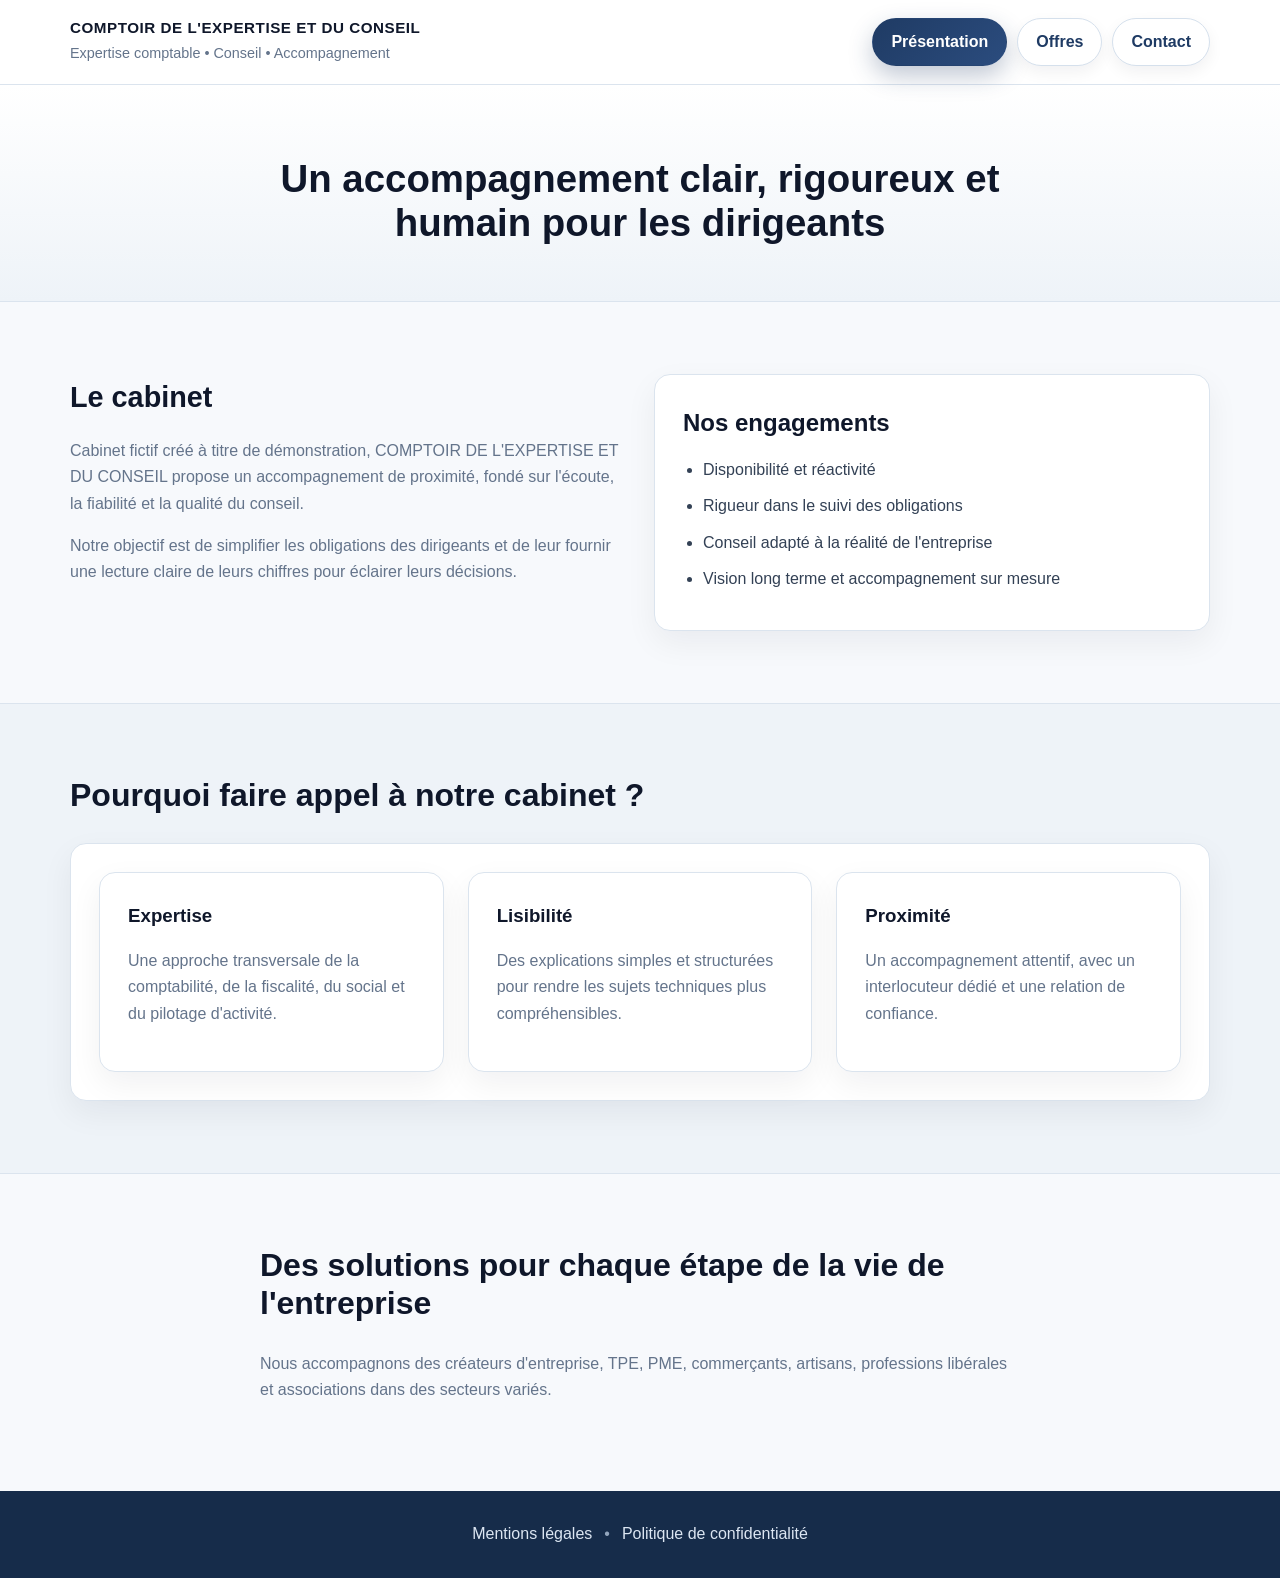
==== index.html @ cec1b04f "Ajout du site Ajout du site" ====
<!DOCTYPE html>
<html lang="fr">
<head>
  <meta charset="UTF-8">
  <meta name="viewport" content="width=device-width, initial-scale=1.0">
  <title>COMPTOIR DE L'EXPERTISE ET DU CONSEIL - Présentation</title>
  <meta name="description" content="Cabinet d'expertise comptable : accompagnement comptable, fiscal, social et conseil aux entreprises.">
  <link rel="stylesheet" href="style.css">
</head>
<body>
  <header class="site-header">
    <div class="container header-container">
<div class="brand">
  <span class="brand-title">COMPTOIR DE L'EXPERTISE ET DU CONSEIL</span>
  <span class="brand-subtitle">Expertise comptable • Conseil • Accompagnement</span>
</div>

      <nav class="main-nav" aria-label="Navigation principale">
        <a href="index.html" class="active">Présentation</a>
        <a href="offres.html">Offres</a>
        <a href="contact.html">Contact</a>
      </nav>
    </div>
  </header>

  <main>
<section class="hero hero-small">
  <div class="container hero-content hero-centered">
    <h1>Un accompagnement clair, rigoureux et humain pour les dirigeants</h1>
  </div>
</section>

    <section class="section">
      <div class="container grid-2">
        <div class="content-block">
          <h2>Le cabinet</h2>
          <p>
            Cabinet fictif créé à titre de démonstration, COMPTOIR DE L'EXPERTISE ET DU CONSEIL
            propose un accompagnement de proximité, fondé sur l'écoute, la fiabilité
            et la qualité du conseil.
          </p>
          <p>
            Notre objectif est de simplifier les obligations des dirigeants et de leur
            fournir une lecture claire de leurs chiffres pour éclairer leurs décisions.
          </p>
        </div>

        <aside class="card">
          <h2>Nos engagements</h2>
          <ul class="clean-list">
            <li>Disponibilité et réactivité</li>
            <li>Rigueur dans le suivi des obligations</li>
            <li>Conseil adapté à la réalité de l'entreprise</li>
            <li>Vision long terme et accompagnement sur mesure</li>
          </ul>
        </aside>
      </div>
    </section>

    <section class="section section-soft">
      <div class="container">
        <div class="section-heading">
          <h2>Pourquoi faire appel à notre cabinet ?</h2>
        </div>

                  <article class="card">
<div class="cards presentation-grid">
  <article class="card">
    <h3>Expertise</h3>
    <p>
      Une approche transversale de la comptabilité, de la fiscalité,
      du social et du pilotage d'activité.
    </p>
  </article>

  <article class="card">
    <h3>Lisibilité</h3>
    <p>
      Des explications simples et structurées pour rendre les sujets techniques
      plus compréhensibles.
    </p>
  </article>

  <article class="card">
    <h3>Proximité</h3>
    <p>
      Un accompagnement attentif, avec un interlocuteur dédié et une relation de confiance.
    </p>
  </article>
</div>
      </div>
    </section>

    <section class="section">
      <div class="container narrow">
        <div class="section-heading">
          <h2>Des solutions pour chaque étape de la vie de l'entreprise</h2>
        </div>
        <p class="lead">
          Nous accompagnons des créateurs d'entreprise, TPE, PME, commerçants,
          artisans, professions libérales et associations dans des secteurs variés.
        </p>
      </div>
    </section>
  </main>

  <footer class="site-footer">
    <div class="container footer-legal-line">
      <a href="mentions-legales.html">Mentions légales</a>
      <span class="footer-separator">•</span>
      <a href="politique-confidentialite.html">Politique de confidentialité</a>
    </div>
  </footer>
</body>
</html>
---- style.css ----
:root {
  --color-bg: #f7f9fc;
  --color-surface: #ffffff;
  --color-surface-soft: #eef3f8;

  --color-text: #334155;
  --color-text-soft: #64748b;
  --color-title: #0f172a;

  --color-border: #dbe4ee;

  --color-primary: #1f3b64;
  --color-primary-hover: #2b4c7e;
  --color-primary-dark: #162c4a;

  --color-nav-hover: #edf3fa;

  --shadow-soft: 0 12px 32px rgba(15, 23, 42, 0.06);

  --radius: 16px;
  --container: 1140px;
}

/* Reset */

*,
*::before,
*::after {
  box-sizing: border-box;
}

html {
  height: 100%;
  scroll-behavior: smooth;
}

body {
  min-height: 100%;
  margin: 0;
  font-family: Arial, Helvetica, sans-serif;
  line-height: 1.65;
  color: var(--color-text);
  background: var(--color-bg);
  display: flex;
  flex-direction: column;
}

main {
  flex: 1;
}

img {
  max-width: 100%;
  display: block;
}

a {
  color: var(--color-primary);
  text-decoration: none;
}

/* Layout */

.container {
  width: min(92%, var(--container));
  margin: 0 auto;
}

.narrow {
  max-width: 760px;
}

/* Header */

.site-header {
  position: sticky;
  top: 0;
  z-index: 20;
  background: rgba(255, 255, 255, 0.96);
  backdrop-filter: blur(10px);
  border-bottom: 1px solid var(--color-border);
}

.header-container {
  min-height: 84px;
  display: flex;
  align-items: center;
  justify-content: space-between;
  gap: 24px;
  padding: 16px 0;
}

.brand {
  display: flex;
  flex-direction: column;
  gap: 4px;
  color: var(--color-title);
  max-width: 680px;
}

.brand-title {
  font-size: 0.95rem;
  font-weight: 700;
  letter-spacing: 0.035em;
  line-height: 1.3;
}

.brand-subtitle {
  color: var(--color-text-soft);
  font-size: 0.9rem;
}

/* Navigation */

.main-nav {
  display: flex;
  align-items: center;
  gap: 10px;
  flex-wrap: wrap;
}

.main-nav a {
  display: inline-flex;
  align-items: center;
  justify-content: center;
  min-height: 44px;
  padding: 10px 18px;
  border-radius: 999px;
  background: #ffffff;
  color: var(--color-primary);
  font-weight: 700;
  border: 1px solid #d5e0ec;
  box-shadow: 0 6px 16px rgba(15, 23, 42, 0.06);
  transition:
    transform 0.2s ease,
    box-shadow 0.2s ease,
    background 0.2s ease,
    color 0.2s ease;
}

.main-nav a:hover {
  background: var(--color-nav-hover);
  color: var(--color-primary-dark);
  transform: translateY(-2px);
  box-shadow: 0 10px 22px rgba(15, 23, 42, 0.12);
}

.main-nav a:active {
  transform: translateY(0);
  box-shadow: 0 5px 12px rgba(15, 23, 42, 0.08);
}

.main-nav a.active {
  background: linear-gradient(135deg, #1f3b64, #2b4c7e);
  color: #ffffff;
  border-color: transparent;
  box-shadow: 0 10px 24px rgba(31, 59, 100, 0.28);
}

/* Hero */

.hero {
  padding: 72px 0 56px;
  background: linear-gradient(180deg, #ffffff 0%, #eef3f8 100%);
  border-bottom: 1px solid var(--color-border);
}

.hero-small {
  padding: 72px 0 56px;
}

.hero-content {
  max-width: 860px;
}

.hero-centered {
  text-align: center;
  margin: 0 auto;
}

.hero h1 {
  margin: 0 auto;
  color: var(--color-title);
  font-size: clamp(2rem, 3vw, 3.25rem);
  line-height: 1.15;
  max-width: 850px;
}

.hero-text {
  margin: 22px auto 0;
  color: var(--color-text-soft);
  font-size: 1.08rem;
  max-width: 720px;
}

.eyebrow {
  margin: 0 0 14px;
  font-size: 0.8rem;
  letter-spacing: 0.12em;
  text-transform: uppercase;
  color: var(--color-primary);
  font-weight: 700;
}

/* Sections */

.section {
  padding: 72px 0;
}

.first-section {
  padding-top: 72px;
}

.section-soft {
  background: var(--color-surface-soft);
  border-top: 1px solid var(--color-border);
  border-bottom: 1px solid var(--color-border);
}

.section-heading {
  margin-bottom: 28px;
}

.section-heading h2,
.content-block h2,
.card h2,
.card h3,
.legal-content h2 {
  color: var(--color-title);
}

.section-heading h2 {
  margin: 0;
  font-size: 2rem;
  line-height: 1.2;
}

.content-block h2 {
  margin-top: 0;
  margin-bottom: 14px;
  font-size: 1.8rem;
}

.content-block p,
.card p,
.legal-content p,
.lead {
  color: var(--color-text-soft);
}

/* Grilles */

.grid-2 {
  display: grid;
  grid-template-columns: repeat(2, minmax(0, 1fr));
  gap: 28px;
}

.cards {
  display: grid;
  gap: 24px;
}

.offers-grid,
.presentation-grid {
  grid-template-columns: repeat(3, minmax(0, 1fr));
}

.contact-grid {
  grid-template-columns: repeat(2, minmax(0, 1fr));
}

/* Cartes */

.card {
  background: var(--color-surface);
  border: 1px solid var(--color-border);
  border-radius: var(--radius);
  padding: 28px;
  box-shadow: var(--shadow-soft);
}

/* Animations cartes */

.offers-grid .card,
.presentation-grid .card {
  transition:
    transform 0.25s ease,
    box-shadow 0.25s ease,
    border-color 0.25s ease;
}

.offers-grid .card:hover,
.presentation-grid .card:hover {
  transform: translateY(-4px);
  box-shadow: 0 18px 40px rgba(31, 59, 100, 0.14);
  border-color: #b9c8dc;
}

.card h2,
.card h3 {
  margin-top: 0;
  margin-bottom: 14px;
}

/* Listes */

.clean-list {
  margin: 0;
  padding-left: 20px;
}

.clean-list li {
  margin-bottom: 10px;
}

.clean-list-spaced li {
  margin-bottom: 14px;
}

/* Prix */

.price {
  margin-top: 18px;
  font-weight: 700;
  color: var(--color-primary-dark);
}

/* Boutons */

.btn {
  display: inline-flex;
  align-items: center;
  justify-content: center;
  min-height: 48px;
  padding: 12px 22px;
  border-radius: 999px;
  border: 1px solid rgba(255, 255, 255, 0.18);
  background: linear-gradient(135deg, #1f3b64, #2b4c7e);
  color: #ffffff;
  font-weight: 700;
  box-shadow: 0 10px 24px rgba(31, 59, 100, 0.28);
  transition:
    transform 0.2s ease,
    box-shadow 0.2s ease,
    background 0.2s ease;
}

.btn:hover {
  background: linear-gradient(135deg, #2b4c7e, #1f3b64);
  transform: translateY(-2px);
  box-shadow: 0 14px 30px rgba(31, 59, 100, 0.34);
}

.btn:active {
  transform: translateY(0);
  box-shadow: 0 6px 14px rgba(31, 59, 100, 0.22);
}

.btn-secondary {
  background: #ffffff;
  color: var(--color-primary);
  border: 1px solid #b9c8dc;
  box-shadow: 0 8px 18px rgba(15, 23, 42, 0.08);
}

.btn-secondary:hover {
  background: #edf3fa;
  color: var(--color-primary-dark);
  box-shadow: 0 12px 24px rgba(15, 23, 42, 0.12);
}

/* Contact */

.contact-actions {
  display: flex;
  flex-wrap: wrap;
  gap: 12px;
  margin-top: 22px;
}

/* Pages légales */

.legal-content {
  max-width: 860px;
}

.legal-content h2 {
  margin-top: 28px;
  margin-bottom: 10px;
  font-size: 1.2rem;
}

/* Footer */

.site-footer {
  margin-top: auto;
  background: #162c4a;
  color: #dce6f2;
  padding: 30px 0;
  text-align: center;
}

.footer-legal-line {
  display: flex;
  justify-content: center;
  align-items: center;
  gap: 12px;
  text-align: center;
  flex-wrap: wrap;
}

.footer-legal-line a {
  color: #dce6f2;
}

.footer-legal-line a:hover {
  color: #ffffff;
}

.footer-separator {
  color: #93a6bd;
}

/* Responsive */

@media (max-width: 980px) {
  .offers-grid,
  .presentation-grid {
    grid-template-columns: repeat(2, minmax(0, 1fr));
  }
}

@media (max-width: 760px) {
  .header-container {
    align-items: flex-start;
    flex-direction: column;
  }

  .main-nav {
    width: 100%;
  }

  .main-nav a {
    flex: 1 1 auto;
    text-align: center;
  }

  .grid-2,
  .cards,
  .offers-grid,
  .presentation-grid,
  .contact-grid {
    grid-template-columns: 1fr;
  }

  .hero,
  .hero-small {
    padding: 56px 0 44px;
  }

  .section,
  .first-section {
    padding: 56px 0;
  }

  .brand {
    max-width: 100%;
  }

  .brand-title {
    font-size: 0.9rem;
  }

  .brand-subtitle {
    font-size: 0.86rem;
  }

  .btn {
    width: 100%;
  }
}
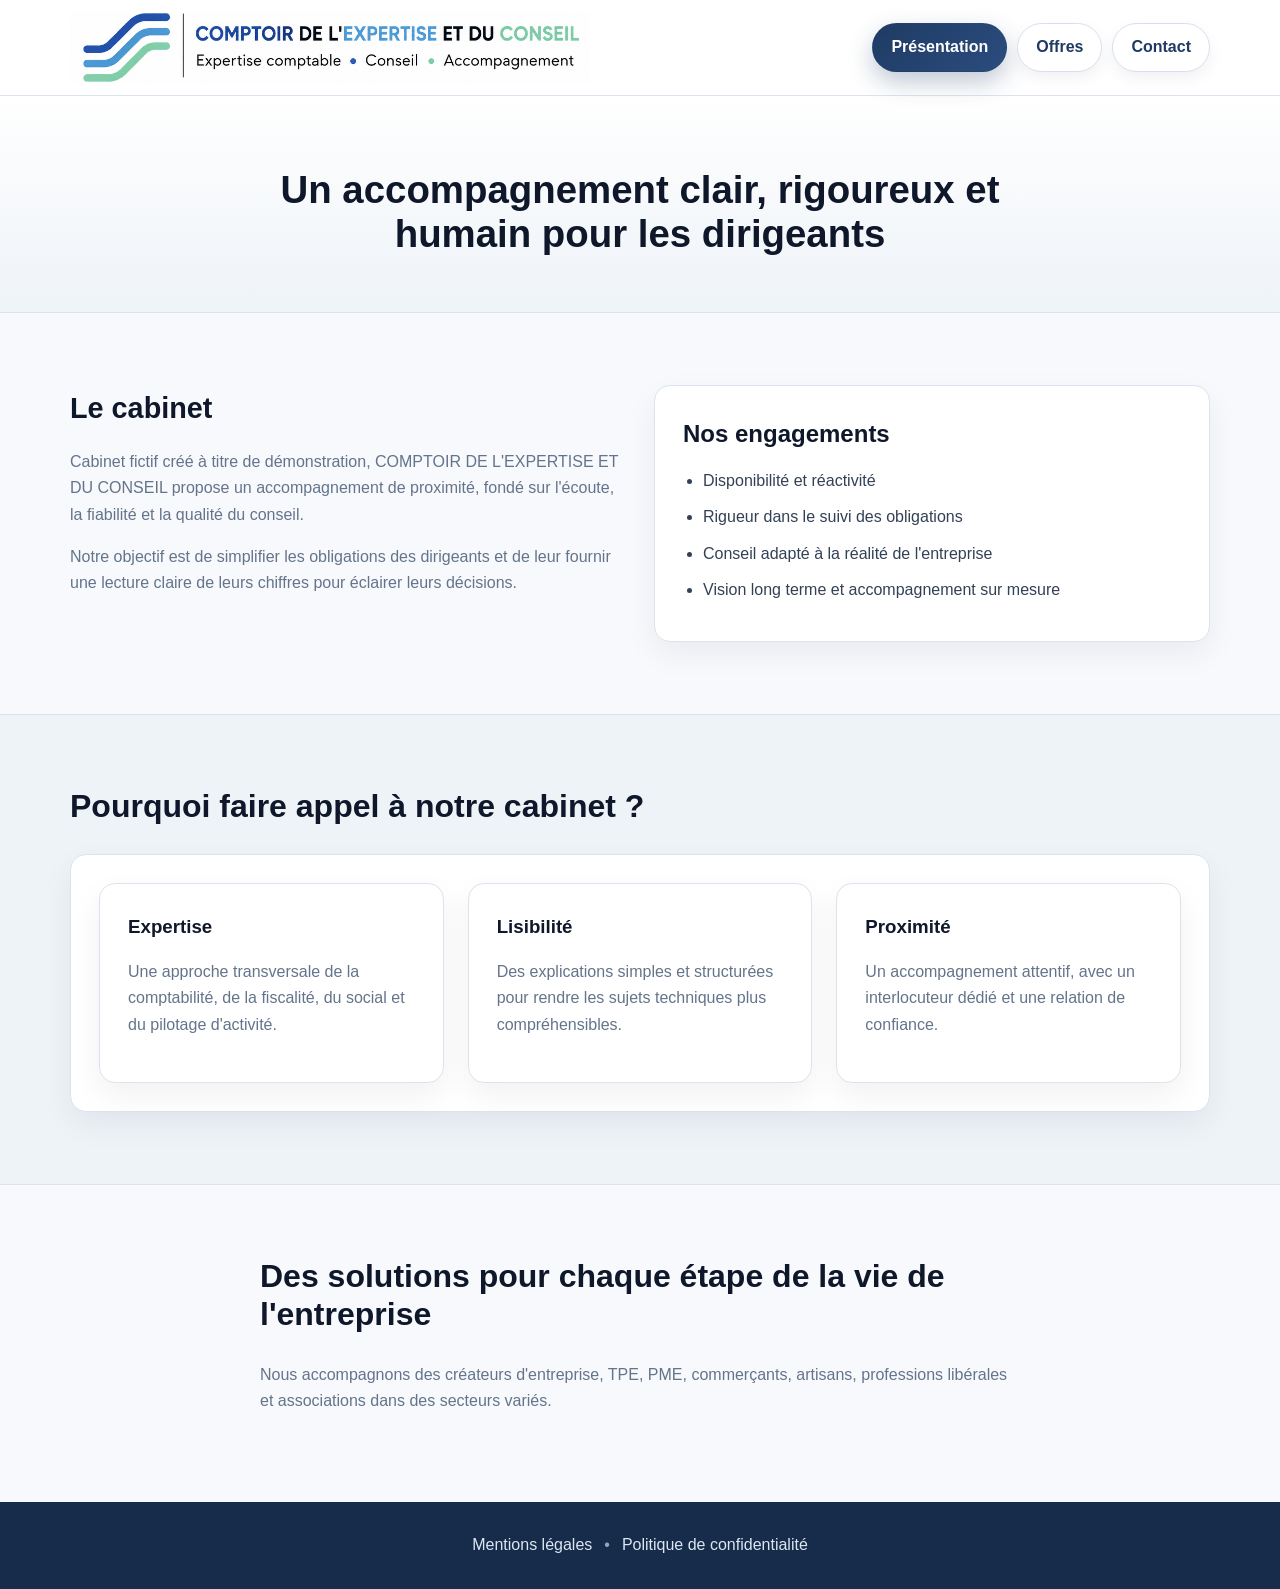
==== commit e999dada: "Update index.html" ====
--- a/index.html
+++ b/index.html
@@ -10,9 +10,8 @@
 <body>
   <header class="site-header">
     <div class="container header-container">
-<div class="brand">
-  <span class="brand-title">COMPTOIR DE L'EXPERTISE ET DU CONSEIL</span>
-  <span class="brand-subtitle">Expertise comptable • Conseil • Accompagnement</span>
+<div class="brand-logo">
+  <img src="logo-comptoir.png" alt="Comptoir de l'Expertise et du Conseil">
 </div>
 
       <nav class="main-nav" aria-label="Navigation principale">
--- a/style.css
+++ b/style.css
@@ -87,8 +87,25 @@
   align-items: center;
   justify-content: space-between;
   gap: 24px;
-  padding: 16px 0;
-}
+  padding: 12px 0;
+}
+
+/* Logo */
+
+.brand-logo {
+  display: inline-flex;
+  align-items: center;
+  flex-shrink: 1;
+  max-width: 520px;
+}
+
+.brand-logo img {
+  max-height: 75px;
+  width: auto;
+  display: block;
+}
+
+/* Ancien bloc texte, conservé si besoin */
 
 .brand {
   display: flex;
@@ -281,6 +298,12 @@
   box-shadow: var(--shadow-soft);
 }
 
+.card h2,
+.card h3 {
+  margin-top: 0;
+  margin-bottom: 14px;
+}
+
 /* Animations cartes */
 
 .offers-grid .card,
@@ -296,12 +319,6 @@
   transform: translateY(-4px);
   box-shadow: 0 18px 40px rgba(31, 59, 100, 0.14);
   border-color: #b9c8dc;
-}
-
-.card h2,
-.card h3 {
-  margin-top: 0;
-  margin-bottom: 14px;
 }
 
 /* Listes */
@@ -373,11 +390,26 @@
 
 /* Contact */
 
+.contact-details a {
+  color: var(--color-text-soft);
+}
+
+.contact-details a:hover {
+  color: var(--color-text);
+}
+
+.contact-card p {
+  text-align: justify;
+  text-justify: inter-word;
+}
+
 .contact-actions {
   display: flex;
+  justify-content: center;
+  align-items: center;
   flex-wrap: wrap;
   gap: 12px;
-  margin-top: 22px;
+  margin-top: 40px;
 }
 
 /* Pages légales */
@@ -430,12 +462,29 @@
   .presentation-grid {
     grid-template-columns: repeat(2, minmax(0, 1fr));
   }
+
+  .brand-logo {
+    max-width: 430px;
+  }
+
+  .brand-logo img {
+    max-height: 52px;
+  }
 }
 
 @media (max-width: 760px) {
   .header-container {
     align-items: flex-start;
     flex-direction: column;
+  }
+
+  .brand-logo {
+    max-width: 100%;
+  }
+
+  .brand-logo img {
+    max-height: 50px;
+    max-width: 100%;
   }
 
   .main-nav {
@@ -480,4 +529,9 @@
   .btn {
     width: 100%;
   }
+
+  .contact-card p {
+    text-align: justify;
+    text-justify: inter-word;
+  }
 }
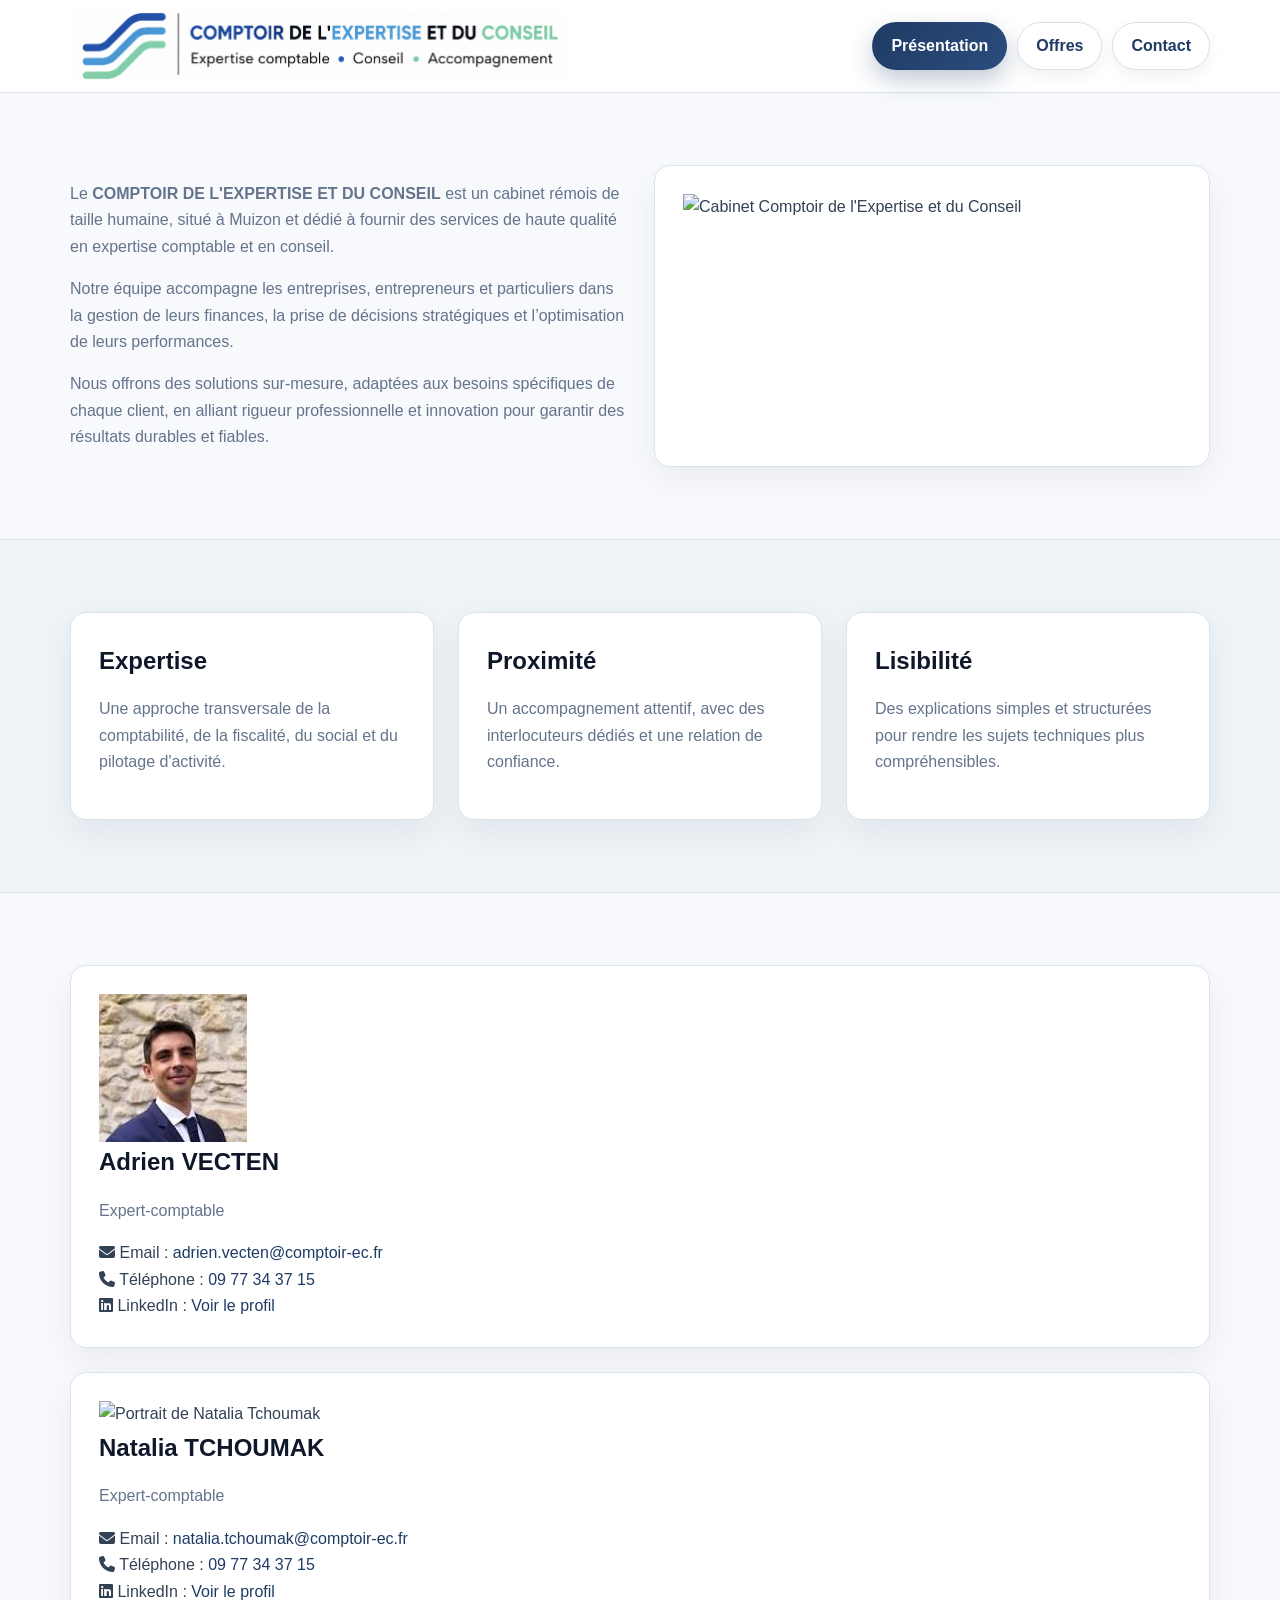
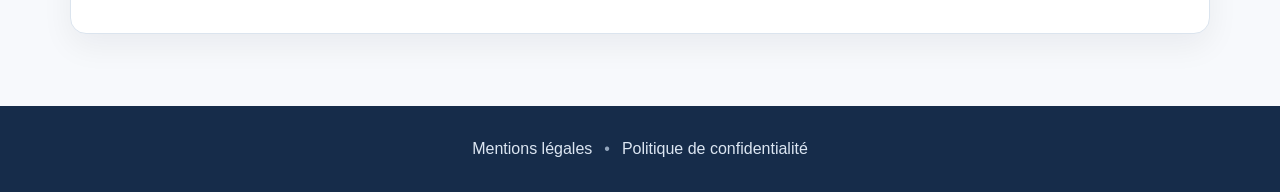
==== commit 279e1143: "Update index.html" ====
--- a/index.html
+++ b/index.html
@@ -4,103 +4,176 @@
   <meta charset="UTF-8">
   <meta name="viewport" content="width=device-width, initial-scale=1.0">
   <title>COMPTOIR DE L'EXPERTISE ET DU CONSEIL - Présentation</title>
-  <meta name="description" content="Cabinet d'expertise comptable : accompagnement comptable, fiscal, social et conseil aux entreprises.">
+  <meta name="description" content="Cabinet d'expertise comptable à Muizon : accompagnement comptable, fiscal, social et conseil aux entreprises.">
+
   <link rel="stylesheet" href="style.css">
+
+  <link rel="stylesheet"
+        href="https://cdnjs.cloudflare.com/ajax/libs/font-awesome/6.5.1/css/all.min.css">
 </head>
+
 <body>
+
   <header class="site-header">
     <div class="container header-container">
-<div class="brand-logo">
-  <img src="logo-comptoir.png" alt="Comptoir de l'Expertise et du Conseil">
-</div>
+
+      <div class="brand-logo">
+        <img src="logo-comptoir.png" alt="Comptoir de l'Expertise et du Conseil">
+      </div>
 
       <nav class="main-nav" aria-label="Navigation principale">
         <a href="index.html" class="active">Présentation</a>
         <a href="offres.html">Offres</a>
         <a href="contact.html">Contact</a>
       </nav>
+
     </div>
   </header>
 
   <main>
-<section class="hero hero-small">
-  <div class="container hero-content hero-centered">
-    <h1>Un accompagnement clair, rigoureux et humain pour les dirigeants</h1>
-  </div>
-</section>
 
-    <section class="section">
-      <div class="container grid-2">
-        <div class="content-block">
-          <h2>Le cabinet</h2>
-          <p>
-            Cabinet fictif créé à titre de démonstration, COMPTOIR DE L'EXPERTISE ET DU CONSEIL
-            propose un accompagnement de proximité, fondé sur l'écoute, la fiabilité
-            et la qualité du conseil.
-          </p>
-          <p>
-            Notre objectif est de simplifier les obligations des dirigeants et de leur
-            fournir une lecture claire de leurs chiffres pour éclairer leurs décisions.
-          </p>
+    <section class="section first-section">
+      <div class="container">
+
+        <div class="grid-2 presentation-intro">
+
+          <div class="content-block">
+<p>
+  Le <strong>COMPTOIR DE L'EXPERTISE ET DU CONSEIL</strong> est un cabinet rémois de taille humaine, situé à Muizon et dédié à fournir des services
+  de haute qualité en expertise comptable et en conseil.
+</p>
+
+<p>
+  Notre équipe accompagne les entreprises, entrepreneurs et particuliers dans la gestion de leurs finances,
+  la prise de décisions stratégiques et l’optimisation de leurs performances.
+</p>
+
+<p>
+  Nous offrons des solutions sur-mesure, adaptées aux besoins spécifiques de chaque client,
+  en alliant rigueur professionnelle et innovation pour garantir des résultats durables et fiables.
+</p>
+          </div>
+
+          <aside class="card photo-card">
+            <img src="photo-cabinet.jpg"
+                 alt="Cabinet Comptoir de l'Expertise et du Conseil"
+                 class="cabinet-photo">
+          </aside>
+
         </div>
-
-        <aside class="card">
-          <h2>Nos engagements</h2>
-          <ul class="clean-list">
-            <li>Disponibilité et réactivité</li>
-            <li>Rigueur dans le suivi des obligations</li>
-            <li>Conseil adapté à la réalité de l'entreprise</li>
-            <li>Vision long terme et accompagnement sur mesure</li>
-          </ul>
-        </aside>
       </div>
     </section>
 
-    <section class="section section-soft">
+    <section class="section section-soft commitments-section">
       <div class="container">
-        <div class="section-heading">
-          <h2>Pourquoi faire appel à notre cabinet ?</h2>
+
+        <div class="cards presentation-grid">
+
+          <article class="card">
+            <h2>Expertise</h2>
+            <p>
+              Une approche transversale de la comptabilité, de la fiscalité,
+              du social et du pilotage d'activité.
+            </p>
+          </article>
+
+          <article class="card">
+            <h2>Proximité</h2>
+            <p>
+              Un accompagnement attentif, avec des interlocuteurs dédiés
+              et une relation de confiance.
+            </p>
+          </article>
+
+          <article class="card">
+            <h2>Lisibilité</h2>
+            <p>
+              Des explications simples et structurées pour rendre les sujets techniques
+              plus compréhensibles.
+            </p>
+          </article>
+
         </div>
-
-                  <article class="card">
-<div class="cards presentation-grid">
-  <article class="card">
-    <h3>Expertise</h3>
-    <p>
-      Une approche transversale de la comptabilité, de la fiscalité,
-      du social et du pilotage d'activité.
-    </p>
-  </article>
-
-  <article class="card">
-    <h3>Lisibilité</h3>
-    <p>
-      Des explications simples et structurées pour rendre les sujets techniques
-      plus compréhensibles.
-    </p>
-  </article>
-
-  <article class="card">
-    <h3>Proximité</h3>
-    <p>
-      Un accompagnement attentif, avec un interlocuteur dédié et une relation de confiance.
-    </p>
-  </article>
-</div>
       </div>
     </section>
 
-    <section class="section">
-      <div class="container narrow">
-        <div class="section-heading">
-          <h2>Des solutions pour chaque étape de la vie de l'entreprise</h2>
+    <section class="section team-section">
+      <div class="container">
+
+        <div class="cards team-grid">
+
+          <article class="card team-card">
+            <img src="photo-adrien.jpg" alt="Portrait d'Adrien Vecten" class="team-photo">
+
+            <h2>Adrien VECTEN</h2>
+            <p class="team-role">Expert-comptable</p>
+
+            <div class="team-links">
+
+              <div class="team-info">
+                <i class="fa-solid fa-envelope"></i>
+                <span class="team-label">Email :</span>
+                <a href="mailto:adrien.vecten@comptoir-ec.fr">adrien.vecten@comptoir-ec.fr</a>
+              </div>
+
+              <div class="team-info">
+                <i class="fa-solid fa-phone"></i>
+                <span class="team-label">Téléphone :</span>
+                <a href="tel:+33977343715">09 77 34 37 15</a>
+              </div>
+
+              <div class="team-info">
+                <i class="fa-brands fa-linkedin"></i>
+                <span class="team-label">LinkedIn :</span>
+                <a class="team-linkedin"
+                   href="https://fr.linkedin.com/in/adrien-vecten-8171a8116"
+                   target="_blank"
+                   rel="noopener noreferrer">
+                  Voir le profil
+                </a>
+              </div>
+
+            </div>
+          </article>
+
+          <article class="card team-card">
+            <img src="photo-natalia.jpg" alt="Portrait de Natalia Tchoumak" class="team-photo">
+
+            <h2>Natalia TCHOUMAK</h2>
+            <p class="team-role">Expert-comptable</p>
+
+            <div class="team-links">
+
+              <div class="team-info">
+                <i class="fa-solid fa-envelope"></i>
+                <span class="team-label">Email :</span>
+                <a href="mailto:natalia.tchoumak@comptoir-ec.fr">natalia.tchoumak@comptoir-ec.fr</a>
+              </div>
+
+              <div class="team-info">
+                <i class="fa-solid fa-phone"></i>
+                <span class="team-label">Téléphone :</span>
+                <a href="tel:+33977343715">09 77 34 37 15</a>
+              </div>
+
+              <div class="team-info">
+                <i class="fa-brands fa-linkedin"></i>
+                <span class="team-label">LinkedIn :</span>
+                <a class="team-linkedin"
+                   href="https://fr.linkedin.com/in/natalia-tchoumak-337445144"
+                   target="_blank"
+                   rel="noopener noreferrer">
+                  Voir le profil
+                </a>
+              </div>
+
+            </div>
+          </article>
+
         </div>
-        <p class="lead">
-          Nous accompagnons des créateurs d'entreprise, TPE, PME, commerçants,
-          artisans, professions libérales et associations dans des secteurs variés.
-        </p>
       </div>
     </section>
+
   </main>
 
   <footer class="site-footer">
@@ -110,5 +183,6 @@
       <a href="politique-confidentialite.html">Politique de confidentialité</a>
     </div>
   </footer>
+
 </body>
 </html>
--- a/style.css
+++ b/style.css
@@ -82,7 +82,7 @@
 }
 
 .header-container {
-  min-height: 84px;
+  min-height: 92px;
   display: flex;
   align-items: center;
   justify-content: space-between;
@@ -96,11 +96,11 @@
   display: inline-flex;
   align-items: center;
   flex-shrink: 1;
-  max-width: 520px;
+  max-width: 560px;
 }
 
 .brand-logo img {
-  max-height: 75px;
+  max-height: 68px;
   width: auto;
   display: block;
 }
@@ -424,6 +424,15 @@
   font-size: 1.2rem;
 }
 
+.legal-content p {
+  text-align: justify;
+  text-justify: inter-word;
+}
+
+.legal-section {
+  padding-top: 40px;
+}
+
 /* Footer */
 
 .site-footer {
@@ -464,11 +473,11 @@
   }
 
   .brand-logo {
-    max-width: 430px;
+    max-width: 440px;
   }
 
   .brand-logo img {
-    max-height: 52px;
+    max-height: 60px;
   }
 }
 
@@ -483,7 +492,7 @@
   }
 
   .brand-logo img {
-    max-height: 50px;
+    max-height: 54px;
     max-width: 100%;
   }
 
@@ -530,7 +539,8 @@
     width: 100%;
   }
 
-  .contact-card p {
+  .contact-card p,
+  .legal-content p {
     text-align: justify;
     text-justify: inter-word;
   }
